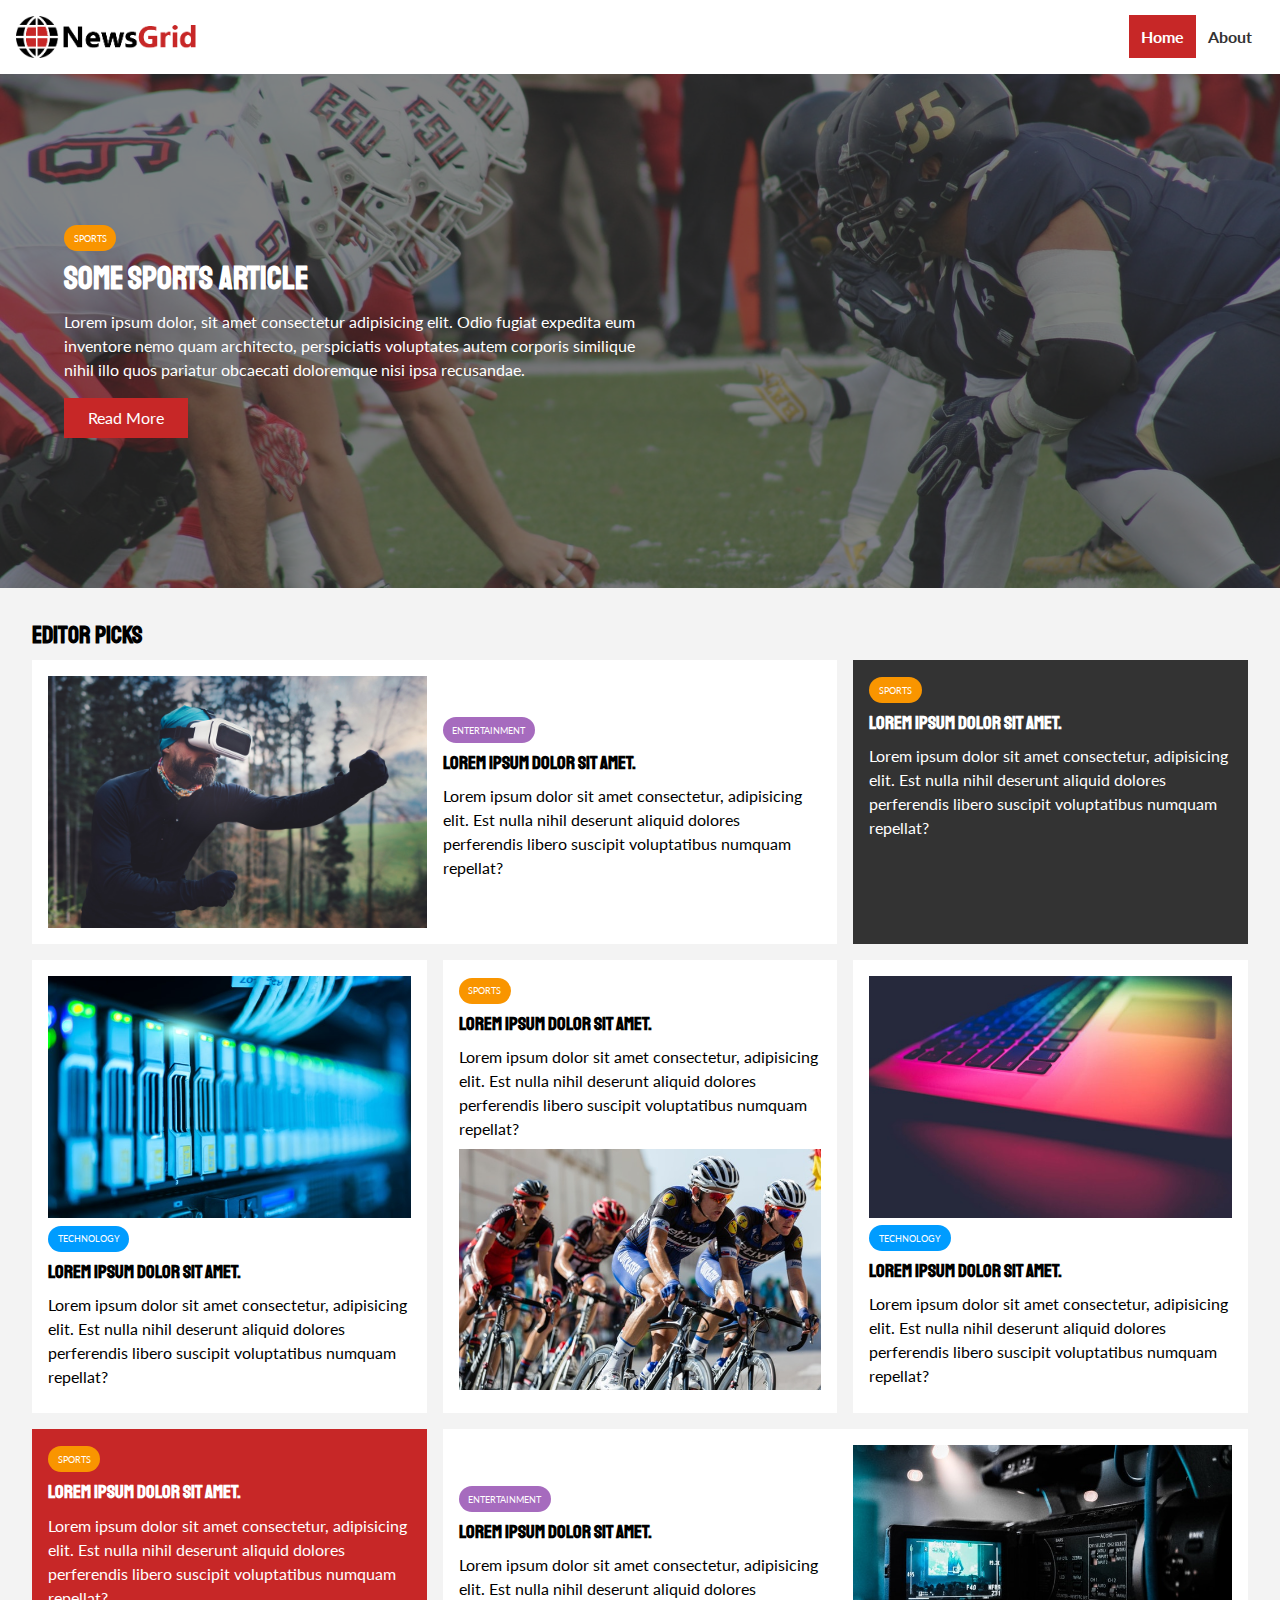
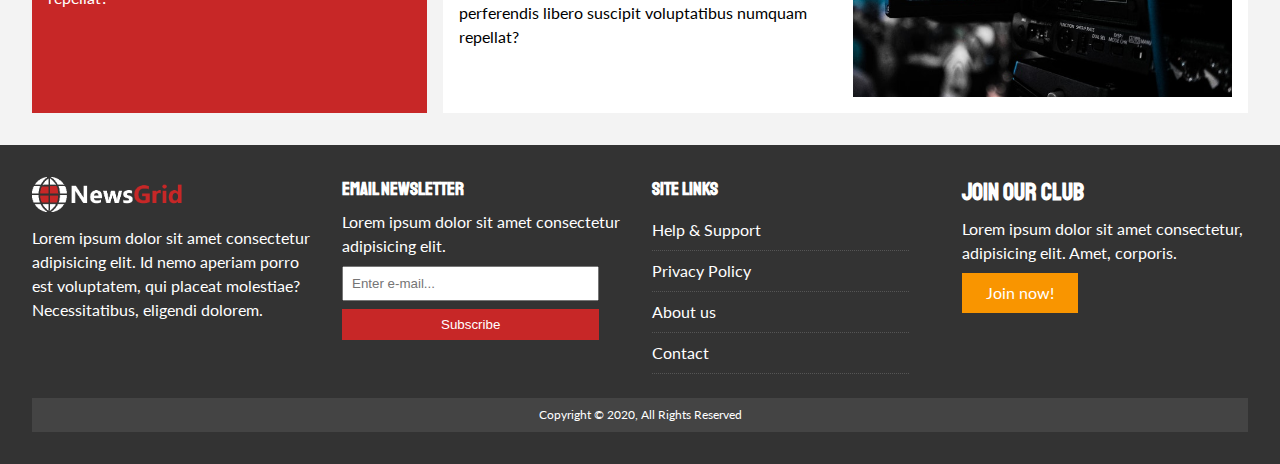
==== index.html @ 5a115e90 "Add files via upload" ====
<!DOCTYPE html>
<html lang="en">
<head>
    <meta charset="UTF-8">
    <meta name="viewport" content="width=device-width, initial-scale=1.0">
    <link rel="stylesheet" href="./CSS/style.css">
    <link rel="stylesheet" media="screen and (max-width: 768px)" href="./CSS/mobile.css">
    <link rel="stylesheet" href="https://cdnjs.cloudflare.com/ajax/libs/font-awesome/5.13.0/css/all.min.css" integrity="sha256-h20CPZ0QyXlBuAw7A+KluUYx/3pK+c7lYEpqLTlxjYQ=" crossorigin="anonymous" />
    <link rel="icon" type="image/x-icon" href="favicon.ico?v=2" />
    <title>NewsGrid || Latest news</title>
</head>
<body>
  <nav id="main-nav">
    <div class="container">
      <img src="/image_resources/image_resources/logo.png" alt="NewsGrid" class="logo">
      <div class="social">
        <a href="http://facebook.com" target="_blank"><i class="fab fa-facebook fa-2x"></i></a>
        <a href="http://twitter.com" target="_blank"><i class="fab fa-twitter fa-2x"></i></a>
        <a href="http://instagram.com" target="_blank"><i class="fab fa-instagram fa-2x"></i></a>
        <a href="http://youtube.com" target="_blank"><i class="fab fa-youtube fa-2x"></i></a>
      </div>
      <ul>
        
         <li> <a href="index.html" class="current">Home</a></li>
        <li> <a href="about.html">About</a></li>
        
      </ul>
    </div>

  </nav>
<!-- Showcase -->

  <header id="showcase">
    <div class="container">
      <div class="showcase-container">
        <div class="showcase-content">
          <div class="category category-sports">Sports</div>
          <h1>Some Sports Article</h1>
          <p>Lorem ipsum dolor, sit amet consectetur adipisicing elit. Odio fugiat expedita eum inventore nemo quam architecto, perspiciatis voluptates autem corporis similique nihil illo quos pariatur obcaecati doloremque nisi ipsa recusandae.</p>
        <a href="article.html" class="btn btn-primary">Read More</a>
        </div>
      </div>
    </div>
  </header>

<!-- Home articles -->

<section id="home-articles" class="py-2">
  <div class="container">
  <h2>Editor picks</h2>
  <div class="articles-container">

    <!-- Artigo 1 -->

    <article class="card">
      <img src="./image_resources/image_resources/articles/ent1.jpg" alt="">
      <div>
        <div class="category category-ent">Entertainment</div>
          <h3><a href="article.html"></a>Lorem ipsum dolor sit amet.</h3>
          <p>Lorem ipsum dolor sit amet consectetur, adipisicing elit. Est nulla nihil deserunt aliquid dolores perferendis libero suscipit voluptatibus numquam repellat?</p>
        </div>
    </article>

    <!-- Artigo 2 -->

    <article class="card bg-dark">
        <div class="category category-sports">Sports</div>
          <h3><a href="article.html"></a>Lorem ipsum dolor sit amet.</h3>
          <p>Lorem ipsum dolor sit amet consectetur, adipisicing elit. Est nulla nihil deserunt aliquid dolores perferendis libero suscipit voluptatibus numquam repellat?</p>   
    </article>

    <!-- Artigo 3 -->

    <article class="card">
      <img src="./image_resources/image_resources/articles/tech1.jpg" alt="">
      <div class="category category-tech">Technology</div>
        <h3><a href="article.html"></a>Lorem ipsum dolor sit amet.</h3>
        <p>Lorem ipsum dolor sit amet consectetur, adipisicing elit. Est nulla nihil deserunt aliquid dolores perferendis libero suscipit voluptatibus numquam repellat?</p>   
  </article>

    <!-- Artigo 4 -->

  <article class="card">
    <div class="category category-sports">Sports</div>
      <h3><a href="article.html"></a>Lorem ipsum dolor sit amet.</h3>
      <p>Lorem ipsum dolor sit amet consectetur, adipisicing elit. Est nulla nihil deserunt aliquid dolores perferendis libero suscipit voluptatibus numquam repellat?</p>   
   <img src="./image_resources/image_resources/articles/sports1.jpg" alt="">
</article>

    <!-- Artigo 5 -->

<article class="card ">
  <img src="./image_resources/image_resources/articles/tech2.jpg" alt="">
  <div class="category category-tech">Technology</div>
    <h3><a href="article.html"></a>Lorem ipsum dolor sit amet.</h3>
    <p>Lorem ipsum dolor sit amet consectetur, adipisicing elit. Est nulla nihil deserunt aliquid dolores perferendis libero suscipit voluptatibus numquam repellat?</p>   
</article>

    <!-- Artigo 6 -->

<article class="card bg-primary">
    <div class="category category-sports">Sports</div>
      <h3><a href="article.html"></a>Lorem ipsum dolor sit amet.</h3>
      <p>Lorem ipsum dolor sit amet consectetur, adipisicing elit. Est nulla nihil deserunt aliquid dolores perferendis libero suscipit voluptatibus numquam repellat?</p>   
</article>

    <!-- Artigo 7 -->

<article class="card">
 
  <div>
    <div class="category category-ent">Entertainment</div>
      <h3><a href="article.html"></a>Lorem ipsum dolor sit amet.</h3>
      <p>Lorem ipsum dolor sit amet consectetur, adipisicing elit. Est nulla nihil deserunt aliquid dolores perferendis libero suscipit voluptatibus numquam repellat?</p>
    </div> 
    <img src="./image_resources/image_resources/articles/ent2.jpg" alt="">
</article>
  </div></div>
  
</section>

<!-- Footer -->
<footer id="main-footer" class="py-2">
  <div class="container footer-container">
    <div>
      <img src="./image_resources/image_resources/logo_light.png" alt="NewsGrid">
      <p>Lorem ipsum dolor sit amet consectetur adipisicing elit. Id nemo aperiam porro est voluptatem, qui placeat molestiae? Necessitatibus, eligendi dolorem.</p>
    </div>
    <div>
    <h3>Email NewsLetter</h3>
    <p>Lorem ipsum dolor sit amet consectetur adipisicing elit.</p>

<form><input type="email" placeholder="Enter e-mail...">
  <input type="submit" value="Subscribe" class="btn btn-primary">
</form></div>
<div>
  <h3>Site links</h3>
  <ul class="list">
    <li><a href="#">Help & Support</a></li>
    <li><a href="#">Privacy Policy</a></li>
    <li><a href="#">About us</a></li>
    <li><a href="#">Contact</a></li>
  </ul>
</div>
<div>
  <h2>Join our club</h2>
  <p>Lorem ipsum dolor sit amet consectetur, adipisicing elit. Amet, corporis.</p>
  <a href="#" class="btn btn-secondary">Join now!</a>
  </div>
<div>
  Copyright &copy; 2020, All Rights Reserved
</div>
</footer>

</body>
</html>
---- CSS/style.css ----
@import url('https://fonts.googleapis.com/css2?family=Lato&family=Staatliches&display=swap');

:root {
    --primary-color: #c72727 ; 
    --secondary-color: #f99500 ;
    --light-color: #f3f3f3;
    --dark-color: #333;
    --max-width: 1100;
}

.category {
    --sport-color: #f99500;
    --ent-color: #a66bbe;
    --tech-color: #009cff;
}

* {
    margin: 0;
    padding: 0;
    box-sizing: border-box;
}

body {
    font-family: 'Lato', sans-serif;
    line-height: 1.5;
    background-color: var(--light-color);
}

a {
    text-decoration: none;
    color: #333;
}

ul {
    list-style: none;
}

img {
    width: 100%;
}

h1, h2, h3, h4, h5, h6 {
    font-family: 'Staatliches', cursive;
    margin-bottom: .55rem;
    line-height: 1.3;
}

p {
    margin: .5rem 0;
}
/* Utility */

.container {
    max-width: var(--max-width);
    margin: auto;
    padding: 0 2rem;
    overflow: hidden;
}

.category {
    display: inline-block;
    color: #fff;
    font-size: 0.55rem;
    text-transform: uppercase;
    padding: 0.4rem 0.6rem;
    border-radius: 15px;
    margin-bottom: 0.5rem;
}

.category-sports {
    background-color: var(--sport-color);
}

.category-ent {
    background-color: var(--ent-color);
}
.category-tech {
    background-color: var(--tech-color);
}

.btn {
    display: inline-block;
    border: none;
    background: var(--dark-color);
    color: #fff;
    padding: 0.5rem 1.5rem;
}

.btn-light {
    background: var(--light-color);
}

.btn-primary {
    background: var(--primary-color);
}

.btn-secondary {
    background: var(--secondary-color);
}

.btn-block {
    display: block;
    width: 100%;
    text-align: center;
}
.btn:hover {
    opacity: 0.9;
}

.card {
    background-color: #fff;
    padding: 1rem;
}

.bg-dark {
    background-color: var(--dark-color);
    color: #fff;
}

.bg-primary {
    background-color: var(--primary-color);
    color: #fff;
}

.bg-secondary {
    background-color: var(--secondary-color);
    color: #fff;
}

.py-1 {
    padding: 1.5rem 0;
}

.py-2 {
    padding: 2rem 0;
}

.py-3 {
    padding: 3rem 0;
}

.p-1 {
    padding: 1.5rem;
}

.p-2 {
    padding: 2rem;
}

.p-3 {
    padding: 3rem;
}

.bg-dark h1, .bg-dark h2, .bg-dark h3, .bg-dark a, .bg-primary h1, .bg-primary h2, .bg-primary h3,.bg-primary a, .bg-secondary h1, .bg-secondary h2, .bg-secondary h3, .bg-secondary a {
    color: #fff;
}

.list li {
    padding: .5rem 0;
    border-bottom: #555 dotted 1px;
    width: 90%;
}

.list li a:hover {
    color: var(--primary-color)!important;
}

/* Inner page container */

.page-container {
    display: grid;
    grid-template-columns: 5fr 2fr;
    margin: 2rem 0;
    grid-gap: 1.5rem;
}

.page-container > *:first-child {
    grid-row: 1 / span 3;
}

.l-heading {
    font-size: 3rem;
}



/* Nav */

#main-nav {
    background-color: #fff;
    position: sticky;
    top: 0;
    z-index: 2;
}

#main-nav .container {
    display: grid;
    grid-template-columns: 6fr 3fr 2fr;
    padding: 1rem;
    align-items: center;
}

#main-nav .logo {
    width: 180px;
}

#main-nav ul {
    justify-self: end;
    display: flex;
}

#main-nav ul li a {
    padding: 0.75rem;
    font-weight: bold;
}

#main-nav ul li a.current {
    background-color: var(--primary-color);
    color: #fff;
}

#main-nav ul li a:hover {
    background: var(--light-color);
    color: var(--dark-color);
}

#main-nav .social {
    justify-self: center;
}

#main-nav .social a {
    color: #777;
    margin-right: .5rem;
}

/* showcase */

#showcase {
    color: #fff;
    background-color: #333;
    padding: 2rem;
    position: relative;
}

#showcase:before{
    content: '';
    background: url(../image_resources/image_resources/featured.jpg) no-repeat center center/cover;
    position: absolute;
    top: 0;
    left: 0;
    width: 100%;
    height: 100%;
    opacity: 0.4;
}

#showcase .showcase-container {
    display: grid;
    grid-template-columns: repeat(2, 1fr);
    justify-content: center;
    align-items: center;
    height: 50vh;
} 

#showcase .showcase-content {
    z-index: 1;
}

#showcase .showcase-content p {
    margin-bottom: 1rem;
}

/* Home articles */

#home-articles .articles-container {
    display: grid;
    grid-template-columns: repeat(3, 1fr);
    grid-gap: 1rem;
}

#home-articles .articles-container > *:first-child  {
    display: grid;
    grid-template-columns: repeat(2,1fr);
    grid-gap: 1rem;
    align-items: center;
    grid-column: 1 / span 2;
}

#home-articles .articles-container > *:last-child {
    grid-column: 2 / span 2;
    display: grid;
    grid-template-columns: repeat(2,1fr);
    grid-gap: 1rem;
    align-items: center;
}

article .meta {
    display: flex;
    justify-content: space-between;
    align-items: center;
    background-color: #eee;
    padding: 0.5rem;
}

article .meta .category {
    margin-top: 0.4rem;
}

/* Footer */

#main-footer{
    background-color: var(--dark-color);
    color: #fff;
}

#main-footer img {
    width: 150px;
}

#main-footer a {
    color: #fff;
}

#main-footer .footer-container {
    display: grid;
    grid-template-columns: repeat(4, 1fr);
    grid-gap: 1.5rem;
}

#main-footer .footer-container > *:last-child {
    background: #444 ;
    grid-column: 1 / span 4;
    padding: .5rem;
    text-align: center;
    font-size: 0.75rem;
}

#main-footer .footer-container input[type='email'] {
    width: 90%;
    padding: 0.5rem;
    margin-bottom: 0.5rem;
}

#main-footer .footer-container input[type='submit']{
    width: 90%;
}
---- CSS/mobile.css ----
/* Navgation */

#main-nav .social {
    display: none;
}

#main-nav .container {
    grid-template-columns: 1fr;
    grid-gap: 1.2rem;
}

#main-nav ul, #main-nav .logo {
    justify-self: center;
}

#main-nav ul li a {
    padding: 0.5rem;
}
#home-articles .articles-container {
    grid-template-columns: repeat(2, 1fr);
  }
  
  #home-articles .articles-container > *:first-child, #home-articles .articles-container > *:last-child
   {
    grid-template-columns: 1fr;
    grid-column: 1;
  }

/* I decided to span the last child :)*/ 

  #home-articles .articles-container > *:last-child {
      grid-column: 1 / span 2;
  } 

  

/* Smallers devices */

@media(max-width: 600px) {
    /* Stack grid itens */

    #showcase .showcase-container,
#home-articles .articles-container,
  #main-footer .footer-container {
    grid-template-columns: 1fr;
  }

  #home-articles .articles-container > *:last-child {
    grid-template-columns: 1fr;
    grid-column: 1;
} 

  #main-footer .footer-container >*:last-child {
    grid-column: 1;
  }

  #main-footer .footer-container > *:first-child,
  #main-footer .footer-container > *:nth-child(2){
    border-bottom: #444 dotted 1px;
    padding-bottom: 1rem;
  }

  .page-container {
    grid-template-columns: 1fr;
    text-align: center;
  }

  .page-container > *:first-child {
    grid-row: 1;
  }

  .l-heading {
      font-size: 2rem;
  }
  
  
  


}
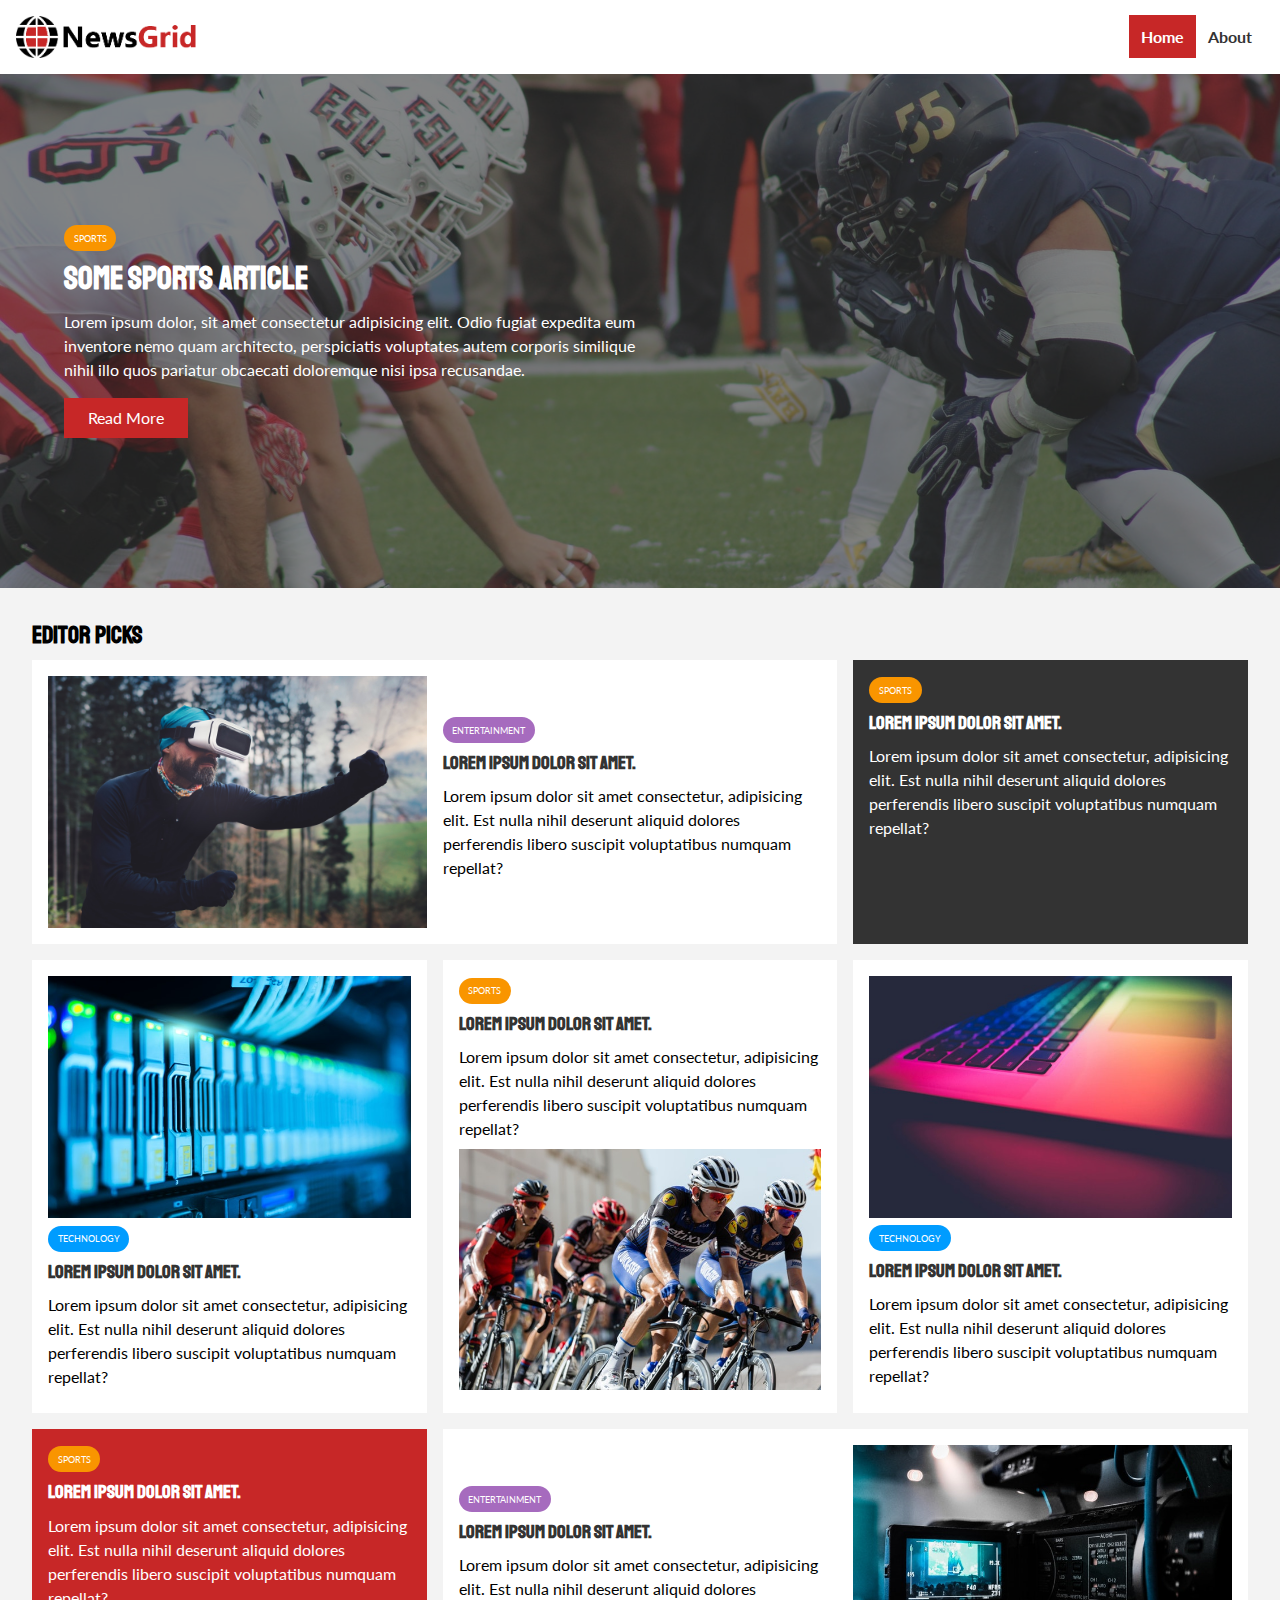
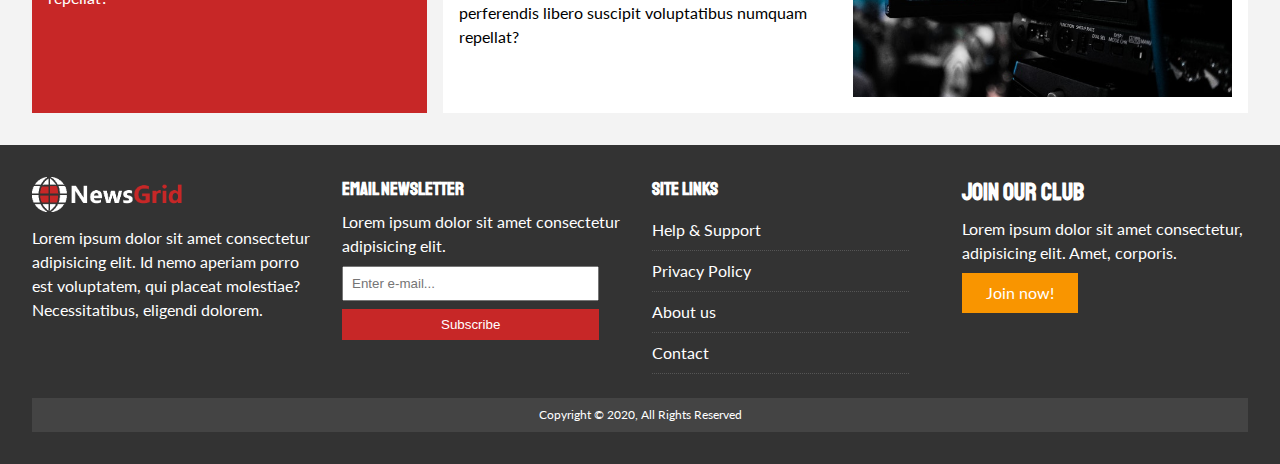
==== commit 2f277f90: "Update index.html" ====
--- a/index.html
+++ b/index.html
@@ -56,7 +56,7 @@
       <img src="./image_resources/image_resources/articles/ent1.jpg" alt="">
       <div>
         <div class="category category-ent">Entertainment</div>
-          <h3><a href="article.html"></a>Lorem ipsum dolor sit amet.</h3>
+          <h3><a href="article.html">Lorem ipsum dolor sit amet.</a></h3>
           <p>Lorem ipsum dolor sit amet consectetur, adipisicing elit. Est nulla nihil deserunt aliquid dolores perferendis libero suscipit voluptatibus numquam repellat?</p>
         </div>
     </article>
@@ -65,7 +65,7 @@
 
     <article class="card bg-dark">
         <div class="category category-sports">Sports</div>
-          <h3><a href="article.html"></a>Lorem ipsum dolor sit amet.</h3>
+          <h3><a href="article.html">Lorem ipsum dolor sit amet.</a></h3>
           <p>Lorem ipsum dolor sit amet consectetur, adipisicing elit. Est nulla nihil deserunt aliquid dolores perferendis libero suscipit voluptatibus numquam repellat?</p>   
     </article>
 
@@ -74,7 +74,7 @@
     <article class="card">
       <img src="./image_resources/image_resources/articles/tech1.jpg" alt="">
       <div class="category category-tech">Technology</div>
-        <h3><a href="article.html"></a>Lorem ipsum dolor sit amet.</h3>
+        <h3><a href="article.html">Lorem ipsum dolor sit amet.</a></h3>
         <p>Lorem ipsum dolor sit amet consectetur, adipisicing elit. Est nulla nihil deserunt aliquid dolores perferendis libero suscipit voluptatibus numquam repellat?</p>   
   </article>
 
@@ -82,7 +82,7 @@
 
   <article class="card">
     <div class="category category-sports">Sports</div>
-      <h3><a href="article.html"></a>Lorem ipsum dolor sit amet.</h3>
+      <h3><a href="article.html">Lorem ipsum dolor sit amet.</a></h3>
       <p>Lorem ipsum dolor sit amet consectetur, adipisicing elit. Est nulla nihil deserunt aliquid dolores perferendis libero suscipit voluptatibus numquam repellat?</p>   
    <img src="./image_resources/image_resources/articles/sports1.jpg" alt="">
 </article>
@@ -92,7 +92,7 @@
 <article class="card ">
   <img src="./image_resources/image_resources/articles/tech2.jpg" alt="">
   <div class="category category-tech">Technology</div>
-    <h3><a href="article.html"></a>Lorem ipsum dolor sit amet.</h3>
+    <h3><a href="article.html">Lorem ipsum dolor sit amet.</a></h3>
     <p>Lorem ipsum dolor sit amet consectetur, adipisicing elit. Est nulla nihil deserunt aliquid dolores perferendis libero suscipit voluptatibus numquam repellat?</p>   
 </article>
 
@@ -110,7 +110,7 @@
  
   <div>
     <div class="category category-ent">Entertainment</div>
-      <h3><a href="article.html"></a>Lorem ipsum dolor sit amet.</h3>
+      <h3><a href="article.html">Lorem ipsum dolor sit amet.</a></h3>
       <p>Lorem ipsum dolor sit amet consectetur, adipisicing elit. Est nulla nihil deserunt aliquid dolores perferendis libero suscipit voluptatibus numquam repellat?</p>
     </div> 
     <img src="./image_resources/image_resources/articles/ent2.jpg" alt="">
@@ -130,7 +130,7 @@
     <h3>Email NewsLetter</h3>
     <p>Lorem ipsum dolor sit amet consectetur adipisicing elit.</p>
 
-<form><input type="email" placeholder="Enter e-mail...">
+ <form><input type="email" placeholder="Enter e-mail...">
   <input type="submit" value="Subscribe" class="btn btn-primary">
 </form></div>
 <div>
@@ -153,4 +153,4 @@
 </footer>
 
 </body>
-</html>+</html>
